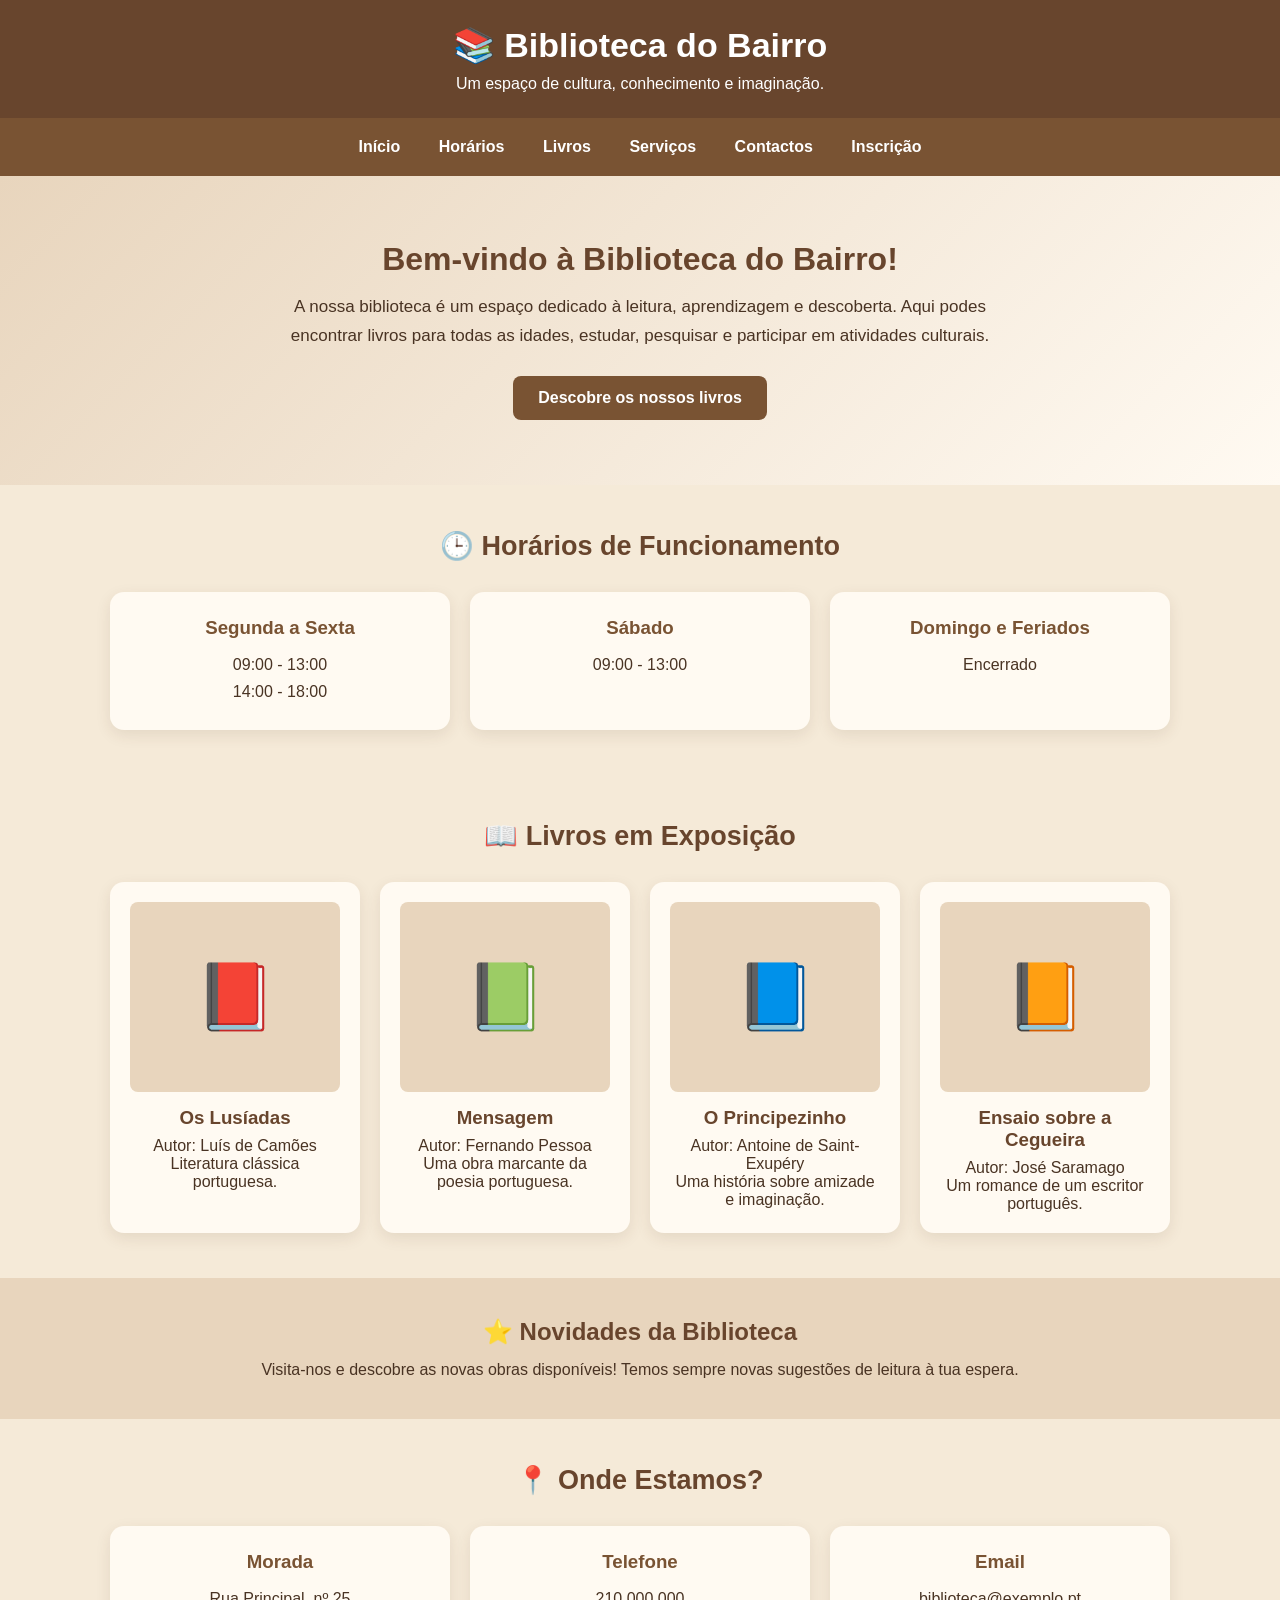
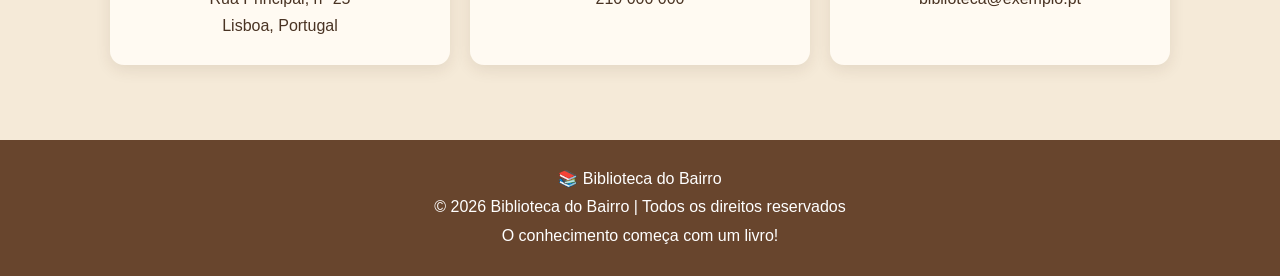
==== index.html @ afe70fd5 "ola" ====
<!DOCTYPE html>
<html lang="pt">
<head>
    <meta charset="UTF-8">
    <meta name="viewport" content="width=device-width, initial-scale=1.0">

    <title>Biblioteca do Bairro</title>

    <script src="Aula_9_11/Aula_9_11.ex2.js"></script>
    <script src="Aula_9_11/Aula_9_11.ex3.js"></script>
    <script src="Aula_9_11/Aula_9_11.ex4.js"></script>

    <style>
        * {
            margin: 0;
            padding: 0;
            box-sizing: border-box;
            scroll-behavior: smooth;
        }

        body {
            font-family: 'Segoe UI', Arial, sans-serif;
            background: #f5ead8;
            color: #493323;
        }

        header {
            background: #68452d;
            color: white;
            padding: 25px;
            text-align: center;
        }

        header h1 {
            font-size: 34px;
            margin-bottom: 10px;
        }

        nav {
            background: #795333;
            padding: 15px;
            text-align: center;
            position: sticky;
            top: 0;
            z-index: 10;
        }

        nav a {
            color: white;
            text-decoration: none;
            margin: 0 12px;
            font-weight: bold;
            display: inline-block;
            padding: 5px;
        }

        nav a:hover {
            color: #f0d6b5;
        }

        .apresentacao {
            text-align: center;
            padding: 65px 20px;
            background: linear-gradient(135deg, #e8d5bd, #fffaf2);
        }

        .apresentacao h2 {
            font-size: 32px;
            color: #68452d;
            margin-bottom: 15px;
        }

        .apresentacao p {
            font-size: 17px;
            max-width: 700px;
            margin: auto;
            line-height: 1.7;
        }

        .botao {
            display: inline-block;
            margin-top: 25px;
            padding: 13px 25px;
            background: #795333;
            color: white;
            text-decoration: none;
            border-radius: 8px;
            font-weight: bold;
        }

        .botao:hover {
            background: #543820;
        }

        section {
            padding: 45px 20px;
            max-width: 1100px;
            margin: auto;
        }

        section h2 {
            text-align: center;
            color: #68452d;
            margin-bottom: 30px;
            font-size: 27px;
        }

        .cartoes {
            display: grid;
            grid-template-columns: repeat(auto-fit, minmax(220px, 1fr));
            gap: 20px;
        }

        .cartao {
            background: #fffaf2;
            padding: 25px;
            border-radius: 14px;
            text-align: center;
            box-shadow: 0 5px 15px rgba(75,48,25,0.10);
        }

        .cartao h3 {
            color: #795333;
            margin-bottom: 12px;
        }

        .cartao p {
            line-height: 1.7;
        }

        .livros {
            background: #fffaf2;
            border-radius: 14px;
            padding: 20px;
            box-shadow: 0 5px 15px rgba(75,48,25,0.10);
            text-align: center;
        }

        .capa {
            height: 190px;
            background: #e8d5bd;
            border-radius: 8px;
            display: flex;
            align-items: center;
            justify-content: center;
            font-size: 65px;
            margin-bottom: 15px;
        }

        .livros h3 {
            color: #68452d;
            margin-bottom: 8px;
        }

        .destaque {
            background: #e8d5bd;
            padding: 40px 20px;
            text-align: center;
        }

        .destaque h2 {
            color: #68452d;
            margin-bottom: 15px;
        }

        .container-form {
            background: #fffaf2;
            max-width: 500px;
            margin: auto;
            padding: 35px;
            border-radius: 15px;
            box-shadow: 0 5px 20px rgba(75,48,25,0.12);
        }

        form {
            display: flex;
            flex-direction: column;
        }

        label {
            font-weight: bold;
            margin-bottom: 8px;
        }

        input {
            padding: 13px;
            margin-bottom: 18px;
            border: 1px solid #d8c3aa;
            border-radius: 8px;
            font-size: 15px;
        }

        button {
            padding: 14px;
            background: #795333;
            color: white;
            border: none;
            border-radius: 8px;
            font-size: 16px;
            font-weight: bold;
            cursor: pointer;
        }

        button:hover {
            background: #543820;
        }

        .exercicios {
            text-align: center;
        }

        .links {
            display: grid;
            grid-template-columns: repeat(auto-fit, minmax(130px, 1fr));
            gap: 12px;
        }

        .links a {
            background: #795333;
            color: white;
            padding: 14px;
            border-radius: 8px;
            text-decoration: none;
            font-weight: bold;
        }

        .links a:hover {
            background: #543820;
        }

        footer {
            background: #68452d;
            color: white;
            text-align: center;
            padding: 25px;
            margin-top: 30px;
            line-height: 1.8;
        }

        @media(max-width: 600px) {
            header h1 {
                font-size: 25px;
            }

            nav a {
                margin: 4px;
                font-size: 13px;
            }

            .apresentacao h2 {
                font-size: 25px;
            }

            .container-form {
                padding: 22px;
            }
        }
    </style>
</head>

<body>

<header>
    <h1>📚 Biblioteca do Bairro</h1>
    <p>Um espaço de cultura, conhecimento e imaginação.</p>
</header>

<nav>
    <a href="#inicio">Início</a>
    <a href="#horarios">Horários</a>
    <a href="#livros">Livros</a>
    <a href="#servicos">Serviços</a>
    <a href="#contactos">Contactos</a>
    <a href="#inscricao">Inscrição</a>
</nav>

<!-- INÍCIO -->

<div class="apresentacao" id="inicio">
    <h2>Bem-vindo à Biblioteca do Bairro!</h2>

    <p>
        A nossa biblioteca é um espaço dedicado à leitura,
        aprendizagem e descoberta. Aqui podes encontrar
        livros para todas as idades, estudar, pesquisar
        e participar em atividades culturais.
    </p>

    <a href="#livros" class="botao">Descobre os nossos livros</a>
</div>


<section id="horarios">
    <h2>🕒 Horários de Funcionamento</h2>

    <div class="cartoes">

        <div class="cartao">
            <h3>Segunda a Sexta</h3>
            <p>09:00 - 13:00</p>
            <p>14:00 - 18:00</p>
        </div>

        <div class="cartao">
            <h3>Sábado</h3>
            <p>09:00 - 13:00</p>
        </div>

        <div class="cartao">
            <h3>Domingo e Feriados</h3>
            <p>Encerrado</p>
        </div>

    </div>
</section>

<!-- LIVROS -->

<section id="livros">
    <h2>📖 Livros em Exposição</h2>

    <div class="cartoes">

        <div class="livros">
            <div class="capa">📕</div>
            <h3>Os Lusíadas</h3>
            <p>Autor: Luís de Camões</p>
            <p>Literatura clássica portuguesa.</p>
        </div>

        <div class="livros">
            <div class="capa">📗</div>
            <h3>Mensagem</h3>
            <p>Autor: Fernando Pessoa</p>
            <p>Uma obra marcante da poesia portuguesa.</p>
        </div>

        <div class="livros">
            <div class="capa">📘</div>
            <h3>O Principezinho</h3>
            <p>Autor: Antoine de Saint-Exupéry</p>
            <p>Uma história sobre amizade e imaginação.</p>
        </div>

        <div class="livros">
            <div class="capa">📙</div>
            <h3>Ensaio sobre a Cegueira</h3>
            <p>Autor: José Saramago</p>
            <p>Um romance de um escritor português.</p>
        </div>

    </div>
</section>

<!-- NOVIDADES -->

<div class="destaque">
    <h2>⭐ Novidades da Biblioteca</h2>
    <p>
        Visita-nos e descobre as novas obras disponíveis!
        Temos sempre novas sugestões de leitura à tua espera.
    </p>
</div>

<!-- SERVIÇOS --> 

<!-- CONTACTOS -->

<section id="contactos">
    <h2>📍 Onde Estamos?</h2>

    <div class="cartoes">

        <div class="cartao">
            <h3>Morada</h3>
            <p>Rua Principal, nº 25</p>
            <p>Lisboa, Portugal</p>
        </div>

        <div class="cartao">
            <h3>Telefone</h3>
            <p>210 000 000</p>
        </div>

        <div class="cartao">
            <h3>Email</h3>
            <p>biblioteca@exemplo.pt</p>
        </div>

    </div>
</section>

<!-- RODAPÉ -->

<footer>
    <p>📚 Biblioteca do Bairro</p>
    <p>© 2026 Biblioteca do Bairro | Todos os direitos reservados</p>
    <p>O conhecimento começa com um livro! </p>
</footer>

</body>
</html>
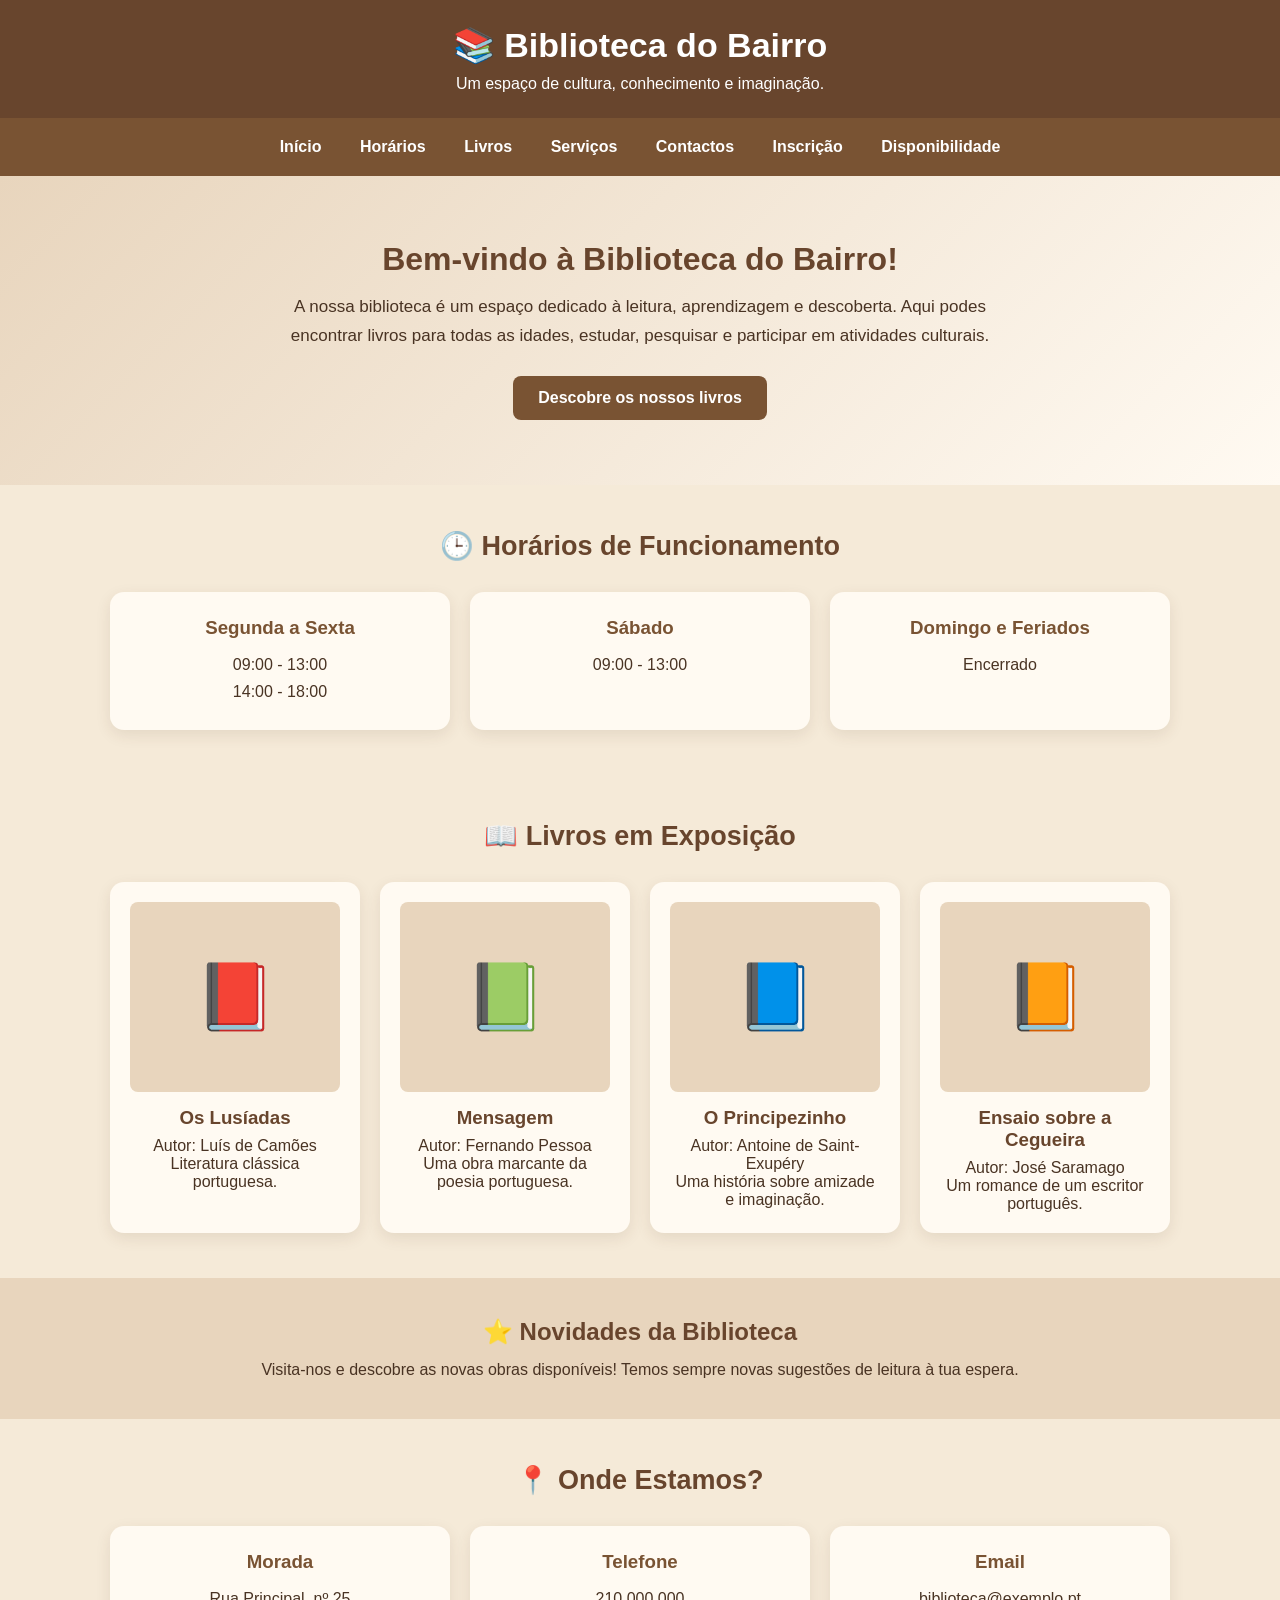
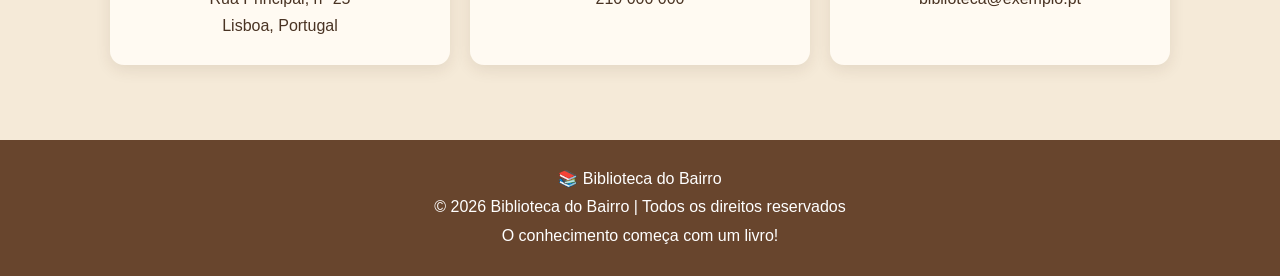
==== commit e5325e42: "16" ====
--- a/index.html
+++ b/index.html
@@ -1,4 +1,3 @@
-
 <!DOCTYPE html>
 <html lang="pt">
 <head>
@@ -6,7 +5,7 @@
     <meta name="viewport" content="width=device-width, initial-scale=1.0">
 
     <title>Biblioteca do Bairro</title>
-
+ 
     <script src="Aula_9_11/Aula_9_11.ex2.js"></script>
     <script src="Aula_9_11/Aula_9_11.ex3.js"></script>
     <script src="Aula_9_11/Aula_9_11.ex4.js"></script>
@@ -273,8 +272,9 @@
     <a href="#servicos">Serviços</a>
     <a href="#contactos">Contactos</a>
     <a href="#inscricao">Inscrição</a>
+    <a href="#inscricao">Disponibilidade</a>
 </nav>
-
+ 
 <!-- INÍCIO -->
 
 <div class="apresentacao" id="inicio">
